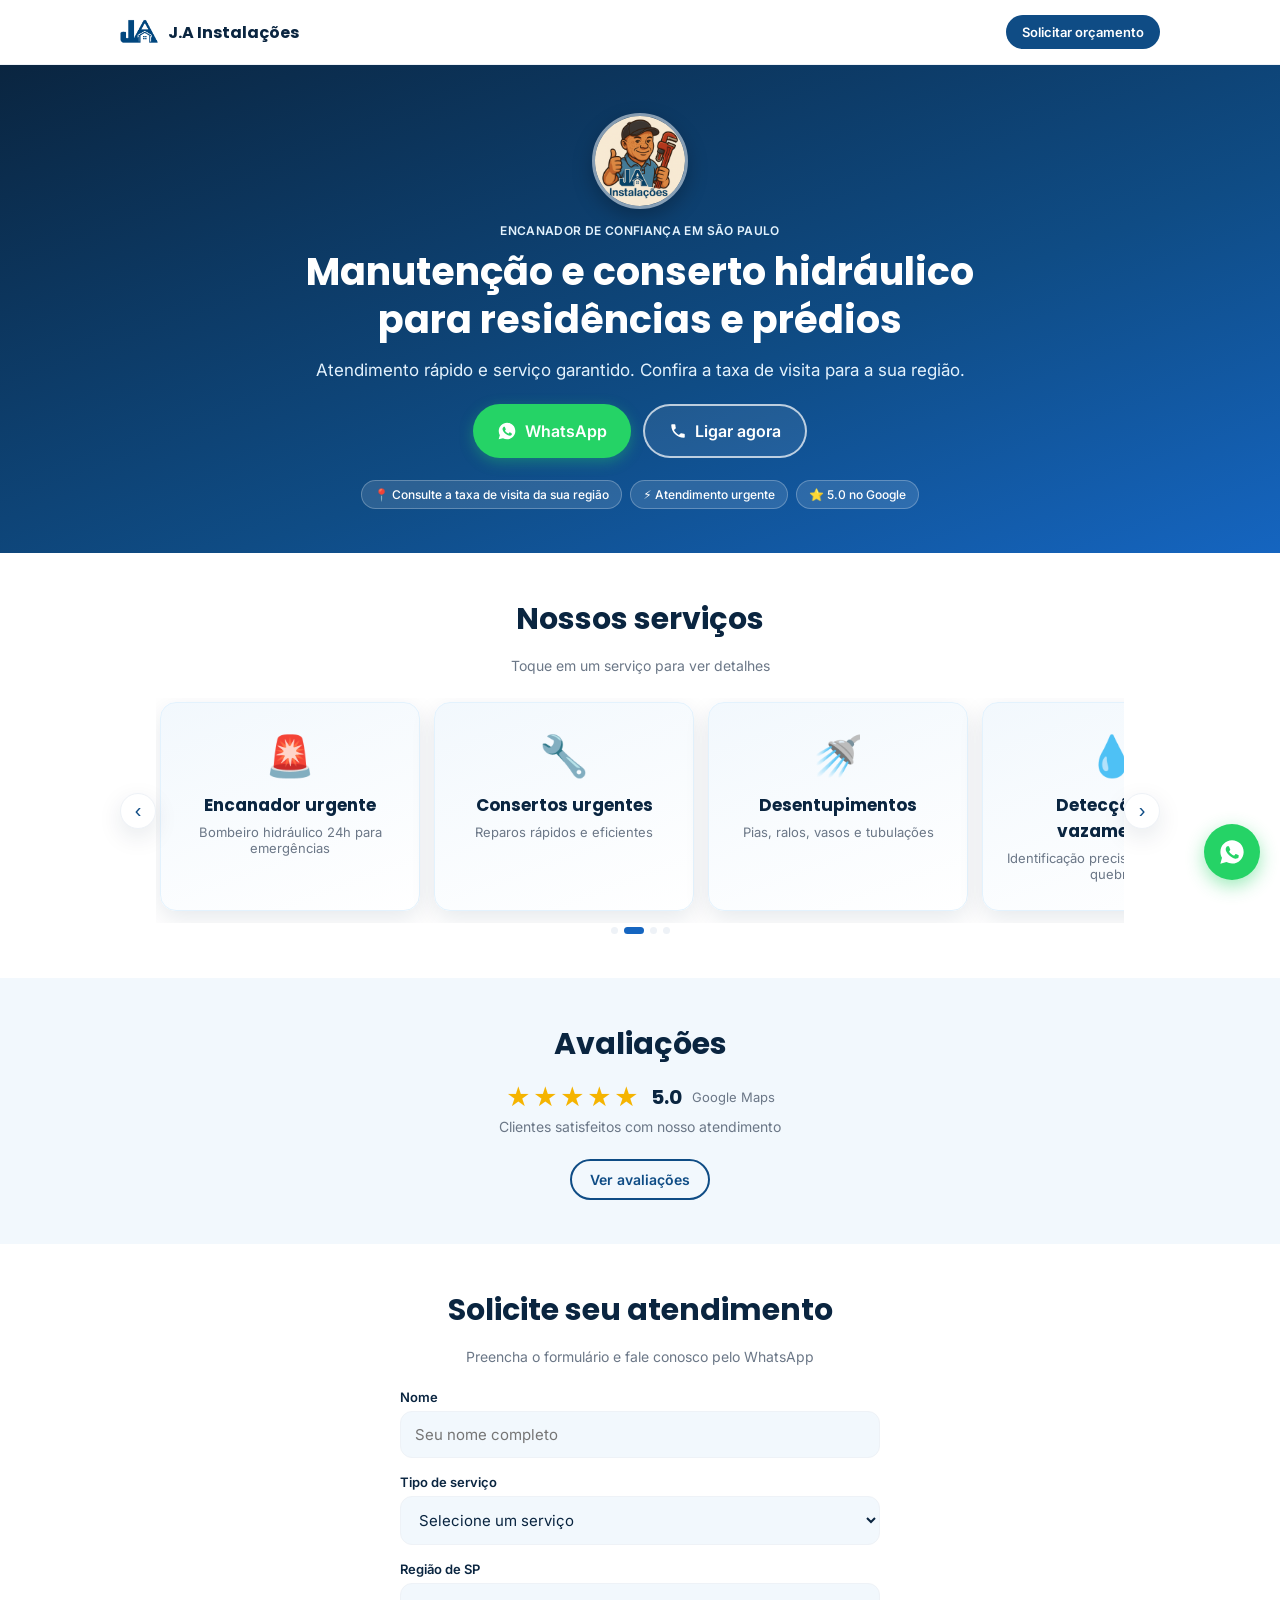
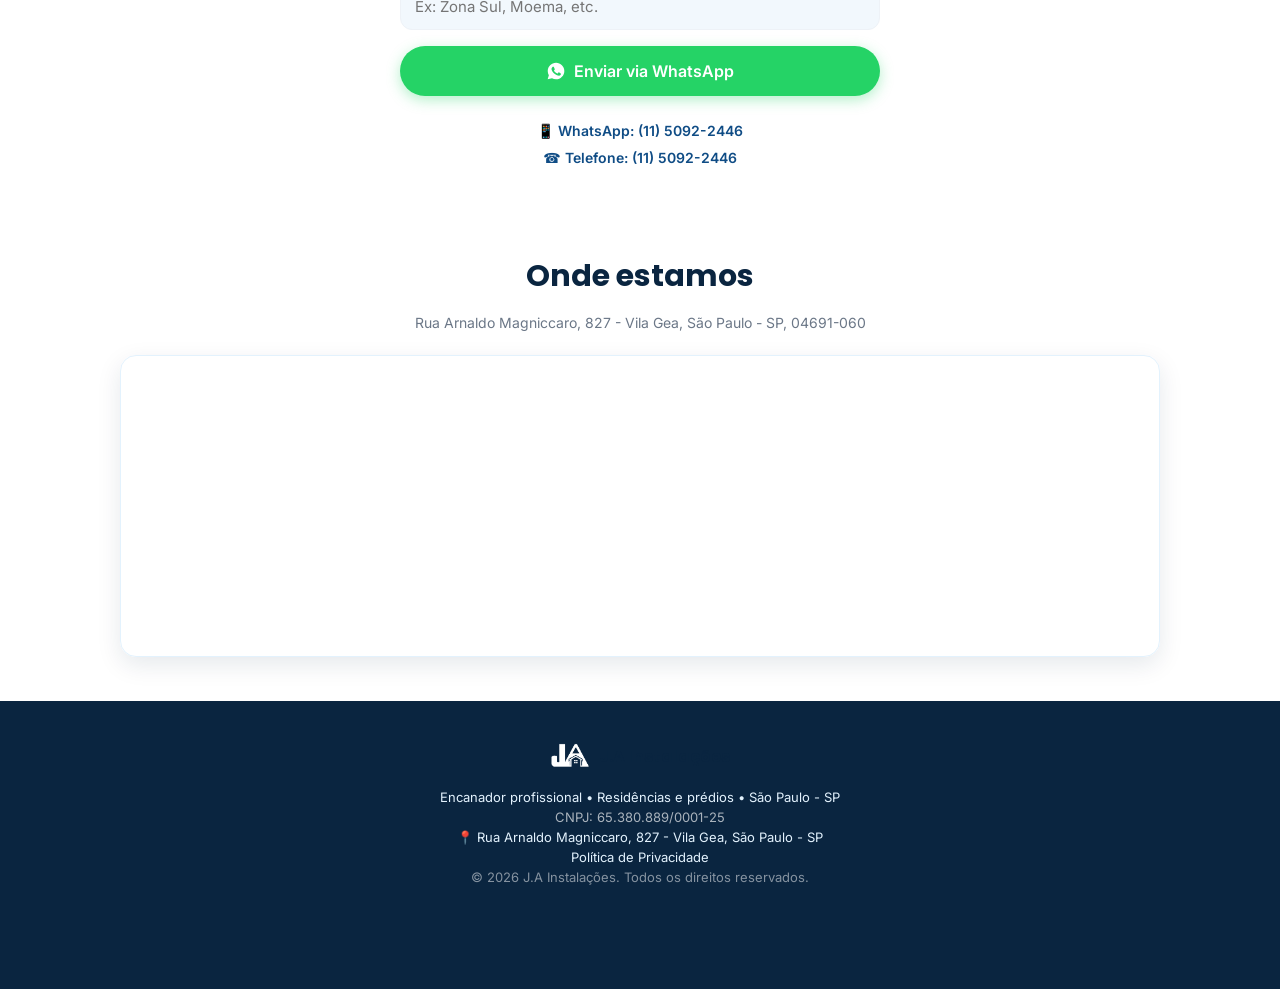
==== index.html @ b36c5523 "Adicionar SEO técnico: robots.txt, sitemap.xml, canonical e dados estruturados (LocalBusiness) Co-Au" ====
<!DOCTYPE html>
<html lang="pt-BR">
<head>
<meta charset="UTF-8">
<meta name="viewport" content="width=device-width, initial-scale=1.0">
<title>J.A Instalações | Encanador em São Paulo</title>
<meta name="description" content="J.A Instalações - Encanador profissional em São Paulo. Consertos urgentes, desentupimentos e detecção de vazamentos em residências e prédios. Atendimento via WhatsApp.">
<link rel="canonical" href="https://encanadorjalp.netlify.app/">
<link rel="icon" type="image/png" href="assets/logo.png">
<script type="application/ld+json">
{
  "@context": "https://schema.org",
  "@type": "Plumber",
  "name": "J.A Instalações",
  "image": "https://encanadorjalp.netlify.app/assets/logo.png",
  "telephone": "+551150922446",
  "priceRange": "$$",
  "url": "https://encanadorjalp.netlify.app/",
  "address": {
    "@type": "PostalAddress",
    "streetAddress": "Rua Arnaldo Magniccaro, 827",
    "addressLocality": "São Paulo",
    "addressRegion": "SP",
    "postalCode": "04691-060",
    "addressCountry": "BR"
  },
  "areaServed": "São Paulo, SP",
  "aggregateRating": {
    "@type": "AggregateRating",
    "ratingValue": "5.0",
    "reviewCount": "5"
  }
}
</script>
<link rel="preconnect" href="https://fonts.googleapis.com">
<link rel="preconnect" href="https://fonts.gstatic.com" crossorigin>
<link href="https://fonts.googleapis.com/css2?family=Poppins:wght@500;600;700;800&family=Inter:wght@400;500;600&display=swap" rel="stylesheet">
<link rel="stylesheet" href="styles.css">
<!-- Google Tag Manager -->
<script>(function(w,d,s,l,i){w[l]=w[l]||[];w[l].push({'gtm.start':
new Date().getTime(),event:'gtm.js'});var f=d.getElementsByTagName(s)[0],
j=d.createElement(s),dl=l!='dataLayer'?'&l='+l:'';j.async=true;j.src=
'https://www.googletagmanager.com/gtm.js?id='+i+dl;f.parentNode.insertBefore(j,f);
})(window,document,'script','dataLayer','GTM-M7ZGPMRT');</script>
<!-- End Google Tag Manager -->
</head>
<body>
<!-- Google Tag Manager (noscript) -->
<noscript><iframe src="https://www.googletagmanager.com/ns.html?id=GTM-M7ZGPMRT"
height="0" width="0" style="display:none;visibility:hidden"></iframe></noscript>
<!-- End Google Tag Manager (noscript) -->

<header class="site-header">
  <div class="container header-inner">
    <div class="logo">
      <img src="assets/logo.png" alt="J.A Instalações" class="logo-badge">
      <span class="logo-text">J.A Instalações</span>
    </div>
    <a href="#contato" class="btn btn-header">Solicitar orçamento</a>
  </div>
</header>

<section class="hero">
  <div class="container hero-inner">
    <img src="assets/avatar.png" alt="Encanador J.A Instalações" class="hero-avatar">
    <p class="eyebrow">Encanador de confiança em São Paulo</p>
    <h1>Manutenção e conserto hidráulico para residências e prédios</h1>
    <p class="hero-sub">Atendimento rápido e serviço garantido. Confira a taxa de visita para a sua região.</p>
    <div class="hero-actions">
      <a class="btn btn-primary btn-lg" href="https://wa.me/551150922446?text=Ol%C3%A1!%20Preciso%20de%20um%20encanador." target="_blank" rel="noopener">
        <svg viewBox="0 0 24 24" width="20" height="20" fill="currentColor" aria-hidden="true"><path d="M12.04 2c-5.5 0-9.96 4.46-9.96 9.96 0 1.76.46 3.48 1.34 5L2 22l5.2-1.36a9.94 9.94 0 0 0 4.84 1.23h.01c5.5 0 9.96-4.46 9.96-9.96S17.54 2 12.04 2zm5.83 14.24c-.24.68-1.4 1.3-1.93 1.38-.5.08-1.11.11-1.79-.11a15.7 15.7 0 0 1-1.6-.6c-2.82-1.22-4.65-4.06-4.79-4.25-.14-.19-1.15-1.53-1.15-2.92 0-1.39.73-2.07.99-2.35.26-.28.56-.35.75-.35h.55c.18 0 .42-.07.65.5.24.58.82 2 .89 2.14.07.14.12.31.02.5-.09.19-.14.31-.28.47-.14.16-.29.36-.42.48-.14.14-.28.29-.12.57.16.28.71 1.17 1.53 1.9 1.05.94 1.94 1.23 2.22 1.37.28.14.44.12.6-.07.16-.19.68-.79.86-1.06.18-.28.36-.23.6-.14.24.09 1.55.73 1.81.86.26.14.44.2.5.32.07.12.07.68-.17 1.36z"/></svg>
        WhatsApp
      </a>
      <a class="btn btn-outline btn-lg" href="tel:+551150922446">
        <svg viewBox="0 0 24 24" width="18" height="18" fill="currentColor" aria-hidden="true"><path d="M6.6 10.8c1.4 2.8 3.8 5.1 6.6 6.6l2.2-2.2c.3-.3.7-.4 1-.2 1.1.4 2.3.6 3.6.6.6 0 1 .4 1 1V20c0 .6-.4 1-1 1C10.6 21 3 13.4 3 4c0-.6.4-1 1-1h3.5c.6 0 1 .4 1 1 0 1.3.2 2.5.6 3.6.1.4 0 .8-.3 1.1l-2.2 2.1z"/></svg>
        Ligar agora
      </a>
    </div>
    <div class="hero-badges">
      <span class="badge">📍 Consulte a taxa de visita da sua região</span>
      <span class="badge">⚡ Atendimento urgente</span>
      <span class="badge">⭐ 5.0 no Google</span>
    </div>
  </div>
</section>

<section class="section services" id="servicos">
  <div class="container">
    <h2>Nossos serviços</h2>
    <p class="section-sub">Toque em um serviço para ver detalhes</p>

    <div class="carousel-wrap">
      <button class="car-nav car-prev" aria-label="Anterior">‹</button>
      <div class="carousel" id="carousel">
        <div class="card" data-service="0">
          <div class="card-icon">🚨</div>
          <h3>Encanador urgente</h3>
          <p>Bombeiro hidráulico 24h para emergências</p>
        </div>
        <div class="card" data-service="1">
          <div class="card-icon">🔧</div>
          <h3>Consertos urgentes</h3>
          <p>Reparos rápidos e eficientes</p>
        </div>
        <div class="card" data-service="2">
          <div class="card-icon">🚿</div>
          <h3>Desentupimentos</h3>
          <p>Pias, ralos, vasos e tubulações</p>
        </div>
        <div class="card" data-service="3">
          <div class="card-icon">💧</div>
          <h3>Detecção de vazamentos</h3>
          <p>Identificação precisa sem quebra-quebra</p>
        </div>
      </div>
      <button class="car-nav car-next" aria-label="Próximo">›</button>
    </div>
    <div class="dots" id="dots"></div>
  </div>
</section>

<div class="modal-overlay" id="modalOverlay">
  <div class="modal" role="dialog" aria-modal="true">
    <button class="modal-close" id="modalClose" aria-label="Fechar">×</button>
    <div class="modal-icon" id="modalIcon"></div>
    <h3 id="modalTitle"></h3>
    <p id="modalText"></p>
    <a class="btn btn-primary" id="modalCta" target="_blank" rel="noopener">Falar no WhatsApp</a>
  </div>
</div>

<section class="section reviews">
  <div class="container">
    <h2>Avaliações</h2>
    <div class="review-summary">
      <span class="stars">★★★★★</span>
      <span class="review-score">5.0</span>
      <span class="review-source">Google Maps</span>
    </div>
    <p class="section-sub">Clientes satisfeitos com nosso atendimento</p>
    <button class="btn btn-outline" id="openReviews">Ver avaliações</button>
  </div>
</section>

<div class="modal-overlay" id="reviewsOverlay">
  <div class="modal modal-reviews" role="dialog" aria-modal="true">
    <button class="modal-close" id="reviewsClose" aria-label="Fechar">×</button>
    <div class="review-summary">
      <span class="stars">★★★★★</span>
      <span class="review-score">5.0</span>
      <span class="review-source">Google Maps</span>
    </div>
    <div class="review-list">
      <div class="review-item">
        <p class="review-stars">★★★★★</p>
        <p class="review-text">O atendimento do caça vazamentos foi excelente! O técnico foi muito educado e profissional. Resolveu o problema, cobrou o acordado! Recomendo a empresa!</p>
        <p class="review-author">Pablo Mozer · Google</p>
      </div>
      <div class="review-item">
        <p class="review-stars">★★★★★</p>
        <p class="review-text">Atendimento rápido e prático, gostei muito e recomendo... o técnico é gente boa demais.</p>
        <p class="review-author">Luiz Carlos Gomes Silva · Google</p>
      </div>
      <div class="review-item">
        <p class="review-stars">★★★★★</p>
        <p class="review-text">Meu marceneiro furou o cano da água quente do meu prédio, tivemos que fechar todos os registros e meus encanadores não conseguiram achar ninguém. Recorri ao Google e a J.A prontamente me atendeu, em duas horas tinha resolvido o problema. Ótimo serviço.</p>
        <p class="review-author">Jose Ulisses de Almeida · Google</p>
      </div>
      <div class="review-item">
        <p class="review-stars">★★★★★</p>
        <p class="review-text">Vieram na mesma hora e foram extremamente educados desde o início, no atendimento telefônico quanto no presencial. Serviço limpo e eficiente. Valeu pelo valor cobrado. Mais do que recomendo.</p>
        <p class="review-author">Daniel Jones · Google</p>
      </div>
      <div class="review-item">
        <p class="review-stars">★★★★★</p>
        <p class="review-text">Uma ótima pessoa. Execução do serviço ótima. A empresa tem um ótimo ser humano.</p>
        <p class="review-author">Antonio Cunha · Google</p>
      </div>
    </div>
    <a class="btn btn-primary btn-lg btn-block" href="https://wa.me/551150922446?text=Ol%C3%A1!%20Vi%20as%20avalia%C3%A7%C3%B5es%20e%20gostaria%20de%20solicitar%20um%20atendimento." target="_blank" rel="noopener" id="reviewsCta">Falar no WhatsApp</a>
    <a class="review-external-link" href="https://share.google/j6rluZMPSI7rXktm3" target="_blank" rel="noopener">Ver todas as avaliações no Google Maps ↗</a>
  </div>
</div>

<section class="section contact" id="contato">
  <div class="container">
    <h2>Solicite seu atendimento</h2>
    <p class="section-sub">Preencha o formulário e fale conosco pelo WhatsApp</p>

    <form id="contactForm" class="form">
      <label>
        Nome
        <input type="text" id="fname" name="fname" required placeholder="Seu nome completo">
      </label>
      <label>
        Tipo de serviço
        <select id="fservice" name="fservice" required>
          <option value="" disabled selected>Selecione um serviço</option>
          <option value="Encanador urgente">Encanador urgente</option>
          <option value="Consertos urgentes">Consertos urgentes</option>
          <option value="Desentupimento">Desentupimento</option>
          <option value="Detecção de vazamentos">Detecção de vazamentos</option>
          <option value="Outro">Outro</option>
        </select>
      </label>
      <label>
        Região de SP
        <input type="text" id="fregion" name="fregion" required placeholder="Ex: Zona Sul, Moema, etc.">
      </label>
      <button type="submit" class="btn btn-primary btn-lg btn-block">
        <svg viewBox="0 0 24 24" width="20" height="20" fill="currentColor" aria-hidden="true"><path d="M12.04 2c-5.5 0-9.96 4.46-9.96 9.96 0 1.76.46 3.48 1.34 5L2 22l5.2-1.36a9.94 9.94 0 0 0 4.84 1.23h.01c5.5 0 9.96-4.46 9.96-9.96S17.54 2 12.04 2zm5.83 14.24c-.24.68-1.4 1.3-1.93 1.38-.5.08-1.11.11-1.79-.11a15.7 15.7 0 0 1-1.6-.6c-2.82-1.22-4.65-4.06-4.79-4.25-.14-.19-1.15-1.53-1.15-2.92 0-1.39.73-2.07.99-2.35.26-.28.56-.35.75-.35h.55c.18 0 .42-.07.65.5.24.58.82 2 .89 2.14.07.14.12.31.02.5-.09.19-.14.31-.28.47-.14.16-.29.36-.42.48-.14.14-.28.29-.12.57.16.28.71 1.17 1.53 1.9 1.05.94 1.94 1.23 2.22 1.37.28.14.44.12.6-.07.16-.19.68-.79.86-1.06.18-.28.36-.23.6-.14.24.09 1.55.73 1.81.86.26.14.44.2.5.32.07.12.07.68-.17 1.36z"/></svg>
        Enviar via WhatsApp
      </button>
    </form>

    <div class="direct-contacts">
      <a href="https://wa.me/551150922446" target="_blank" rel="noopener">📱 WhatsApp: (11) 5092-2446</a>
      <a href="tel:+551150922446">☎️ Telefone: (11) 5092-2446</a>
    </div>
  </div>
</section>

<section class="section location">
  <div class="container">
    <h2>Onde estamos</h2>
    <p class="section-sub">Rua Arnaldo Magniccaro, 827 - Vila Gea, São Paulo - SP, 04691-060</p>
    <div class="map-embed">
      <iframe
        src="https://maps.google.com/maps?q=Rua+Arnaldo+Magniccaro,+827+-+Vila+Gea,+S%C3%A3o+Paulo+-+SP,+04691-060&output=embed"
        width="100%"
        height="300"
        style="border:0;"
        allowfullscreen=""
        loading="lazy"
        referrerpolicy="no-referrer-when-downgrade"
        title="Localização J.A Instalações no Google Maps">
      </iframe>
    </div>
  </div>
</section>

<footer class="site-footer">
  <div class="container">
    <div class="logo footer-logo">
      <img src="assets/logo.png" alt="J.A Instalações" class="logo-badge">
      <span class="logo-text">J.A Instalações</span>
    </div>
    <p>Encanador profissional • Residências e prédios • São Paulo - SP</p>
    <p class="footer-meta">CNPJ: 65.380.889/0001-25</p>
    <p class="footer-meta">
      <a href="https://www.google.com/maps/search/?api=1&query=Rua+Arnaldo+Magniccaro,+827+-+Vila+Gea,+S%C3%A3o+Paulo+-+SP,+04691-060" target="_blank" rel="noopener">📍 Rua Arnaldo Magniccaro, 827 - Vila Gea, São Paulo - SP</a>
    </p>
    <p class="footer-meta">
      <a href="privacidade.html">Política de Privacidade</a>
    </p>
    <p class="footer-copy">© <span id="year"></span> J.A Instalações. Todos os direitos reservados.</p>
  </div>
</footer>

<a class="fab-whatsapp" href="https://wa.me/551150922446?text=Ol%C3%A1!%20Preciso%20de%20um%20encanador." target="_blank" rel="noopener" aria-label="Falar no WhatsApp">
  <svg viewBox="0 0 24 24" width="28" height="28" fill="currentColor" aria-hidden="true"><path d="M12.04 2c-5.5 0-9.96 4.46-9.96 9.96 0 1.76.46 3.48 1.34 5L2 22l5.2-1.36a9.94 9.94 0 0 0 4.84 1.23h.01c5.5 0 9.96-4.46 9.96-9.96S17.54 2 12.04 2zm5.83 14.24c-.24.68-1.4 1.3-1.93 1.38-.5.08-1.11.11-1.79-.11a15.7 15.7 0 0 1-1.6-.6c-2.82-1.22-4.65-4.06-4.79-4.25-.14-.19-1.15-1.53-1.15-2.92 0-1.39.73-2.07.99-2.35.26-.28.56-.35.75-.35h.55c.18 0 .42-.07.65.5.24.58.82 2 .89 2.14.07.14.12.31.02.5-.09.19-.14.31-.28.47-.14.16-.29.36-.42.48-.14.14-.28.29-.12.57.16.28.71 1.17 1.53 1.9 1.05.94 1.94 1.23 2.22 1.37.28.14.44.12.6-.07.16-.19.68-.79.86-1.06.18-.28.36-.23.6-.14.24.09 1.55.73 1.81.86.26.14.44.2.5.32.07.12.07.68-.17 1.36z"/></svg>
</a>

<script src="script.js"></script>
</body>
</html>
---- styles.css ----
:root {
  --blue-900: #0a2540;
  --blue-800: #0d3866;
  --blue-700: #0f4c85;
  --blue-600: #1565c0;
  --blue-500: #1e88e5;
  --blue-100: #e3f2fd;
  --blue-50: #f2f8fd;
  --white: #ffffff;
  --gray-700: #445267;
  --gray-500: #6b7787;
  --gray-100: #eef2f7;
  --green: #25d366;
  --green-dark: #1ebd59;
  --radius: 16px;
  --shadow: 0 8px 24px rgba(10, 37, 64, 0.10);
  --font-head: 'Poppins', system-ui, sans-serif;
  --font-body: 'Inter', system-ui, sans-serif;
}

* { box-sizing: border-box; }
html { scroll-behavior: smooth; }

body {
  margin: 0;
  font-family: var(--font-body);
  color: var(--blue-900);
  background: var(--white);
  -webkit-font-smoothing: antialiased;
}

h1, h2, h3 { font-family: var(--font-head); margin: 0 0 0.5em; color: var(--blue-900); }

.container {
  max-width: 1080px;
  margin: 0 auto;
  padding: 0 20px;
}

/* Header */
.site-header {
  position: sticky;
  top: 0;
  z-index: 50;
  background: var(--white);
  border-bottom: 1px solid var(--gray-100);
}
.header-inner {
  display: flex;
  align-items: center;
  justify-content: space-between;
  height: 64px;
}
.logo { display: flex; align-items: center; gap: 10px; }
.logo-badge {
  width: 38px; height: 38px;
  object-fit: contain;
}
.logo-text { font-family: var(--font-head); font-weight: 700; font-size: 16px; color: var(--blue-900); }
.footer-logo .logo-badge { filter: brightness(0) invert(1); }

.btn {
  display: inline-flex;
  align-items: center;
  justify-content: center;
  gap: 8px;
  padding: 10px 18px;
  border-radius: 999px;
  font-weight: 600;
  font-size: 14px;
  text-decoration: none;
  border: none;
  cursor: pointer;
  transition: transform .15s ease, box-shadow .15s ease, opacity .15s ease;
  font-family: var(--font-body);
}
.btn:active { transform: scale(0.97); }
.btn-header { background: var(--blue-700); color: #fff; padding: 9px 16px; font-size: 13px; }
.btn-primary { background: var(--green); color: #fff; box-shadow: 0 4px 14px rgba(37,211,102,0.35); }
.btn-primary:hover { background: var(--green-dark); }
.btn-outline { background: transparent; color: var(--blue-700); border: 2px solid var(--blue-700); }
.btn-lg { padding: 15px 24px; font-size: 16px; }
.btn-block { width: 100%; }

/* Hero */
.hero {
  background: linear-gradient(160deg, var(--blue-900) 0%, var(--blue-700) 60%, var(--blue-600) 100%);
  color: #fff;
  padding: 48px 0 44px;
}
.hero-inner { text-align: center; }
.hero-avatar {
  width: 96px;
  height: 96px;
  border-radius: 50%;
  border: 3px solid rgba(255,255,255,0.5);
  object-fit: cover;
  margin: 0 auto 14px;
  display: block;
  box-shadow: 0 8px 20px rgba(0,0,0,0.25);
}
.eyebrow {
  color: var(--blue-100);
  font-weight: 600;
  letter-spacing: 0.03em;
  text-transform: uppercase;
  font-size: 12px;
  margin-bottom: 10px;
}
.hero h1 {
  color: #fff;
  font-size: 28px;
  line-height: 1.25;
  margin-bottom: 12px;
}
.hero-sub {
  color: var(--blue-100);
  font-size: 15px;
  margin-bottom: 24px;
}
.hero-actions {
  display: flex;
  flex-direction: column;
  gap: 12px;
  max-width: 320px;
  margin: 0 auto;
}
.hero .btn-outline {
  background: rgba(255,255,255,0.08);
  color: #fff;
  border: 2px solid rgba(255,255,255,0.7);
}
.hero .btn-outline:hover { background: rgba(255,255,255,0.16); }
.hero-badges {
  display: flex;
  flex-wrap: wrap;
  gap: 8px;
  justify-content: center;
  margin-top: 22px;
}
.badge {
  background: rgba(255,255,255,0.12);
  border: 1px solid rgba(255,255,255,0.25);
  color: #fff;
  padding: 6px 12px;
  border-radius: 999px;
  font-size: 12px;
  font-weight: 500;
}

/* Sections */
.section { padding: 44px 0; }
.section h2 {
  text-align: center;
  font-size: 24px;
}
.section-sub {
  text-align: center;
  color: var(--gray-500);
  font-size: 14px;
  margin: 0 0 24px;
}

/* Carousel */
.carousel-wrap {
  position: relative;
  display: flex;
  align-items: center;
}
.carousel {
  display: flex;
  overflow-x: auto;
  scroll-snap-type: x mandatory;
  gap: 14px;
  padding: 4px 4px 12px;
  scrollbar-width: none;
}
.carousel::-webkit-scrollbar { display: none; }
.card {
  flex: 0 0 78%;
  scroll-snap-align: center;
  background: linear-gradient(160deg, var(--blue-50), var(--white));
  border: 1px solid var(--blue-100);
  border-radius: var(--radius);
  padding: 28px 20px;
  text-align: center;
  box-shadow: var(--shadow);
  cursor: pointer;
  transition: transform .2s ease, box-shadow .2s ease;
  user-select: none;
}
.card:active { transform: scale(0.98); }
.card-icon { font-size: 40px; margin-bottom: 12px; }
.card h3 { font-size: 17px; margin-bottom: 6px; }
.card p { font-size: 13px; color: var(--gray-500); margin: 0; }

.car-nav {
  display: none;
  background: var(--white);
  border: 1px solid var(--gray-100);
  box-shadow: var(--shadow);
  width: 36px; height: 36px;
  border-radius: 50%;
  align-items: center;
  justify-content: center;
  font-size: 20px;
  color: var(--blue-700);
  cursor: pointer;
  flex-shrink: 0;
  z-index: 2;
}

.dots {
  display: flex;
  justify-content: center;
  gap: 6px;
  margin-top: 4px;
}
.dot {
  width: 7px; height: 7px;
  border-radius: 50%;
  background: var(--gray-100);
  transition: background .2s ease, width .2s ease;
}
.dot.active { background: var(--blue-600); width: 20px; border-radius: 4px; }

/* Modal */
.modal-overlay {
  position: fixed;
  inset: 0;
  background: rgba(10, 37, 64, 0.55);
  display: none;
  align-items: flex-end;
  justify-content: center;
  z-index: 100;
  padding: 0;
}
.modal-overlay.open { display: flex; }
.modal {
  background: #fff;
  width: 100%;
  max-width: 480px;
  border-radius: 20px 20px 0 0;
  padding: 28px 24px 32px;
  position: relative;
  text-align: center;
  animation: slideUp .25s ease;
}
@media (min-width: 640px) {
  .modal-overlay { align-items: center; }
  .modal { border-radius: 20px; }
}
@keyframes slideUp { from { transform: translateY(30px); opacity: 0; } to { transform: translateY(0); opacity: 1; } }
.modal-icon { font-size: 46px; margin-bottom: 10px; }
.modal h3 { font-size: 20px; }
.modal p { color: var(--gray-700); font-size: 14px; line-height: 1.6; margin-bottom: 22px; }
.modal-close {
  position: absolute;
  top: 12px; right: 14px;
  background: var(--gray-100);
  border: none;
  width: 32px; height: 32px;
  border-radius: 50%;
  font-size: 18px;
  color: var(--gray-700);
  cursor: pointer;
}

/* Reviews */
.reviews { background: var(--blue-50); text-align: center; }
.review-summary {
  display: flex;
  align-items: center;
  justify-content: center;
  gap: 10px;
  margin-bottom: 6px;
}
.stars { color: #f5b400; font-size: 24px; letter-spacing: 2px; }
.review-score { font-family: var(--font-head); font-weight: 700; font-size: 20px; }
.review-source { color: var(--gray-500); font-size: 13px; }

.modal-reviews { max-width: 480px; text-align: left; }
.modal-reviews .review-summary { justify-content: center; margin-bottom: 18px; }
.review-list {
  display: flex;
  flex-direction: column;
  gap: 14px;
  margin-bottom: 20px;
  max-height: 46vh;
  overflow-y: auto;
}
.review-item {
  background: var(--blue-50);
  border: 1px solid var(--blue-100);
  border-radius: 12px;
  padding: 14px 16px;
}
.review-stars { color: #f5b400; font-size: 14px; margin: 0 0 6px; letter-spacing: 1px; }
.review-text { font-size: 14px; color: var(--gray-700); margin: 0 0 6px; line-height: 1.5; }
.review-author { font-size: 12px; color: var(--gray-500); margin: 0; font-weight: 600; }
.review-external-link {
  display: block;
  text-align: center;
  margin-top: 14px;
  font-size: 13px;
  color: var(--blue-700);
  text-decoration: none;
}

/* Form */
.form {
  display: flex;
  flex-direction: column;
  gap: 16px;
  max-width: 480px;
  margin: 0 auto;
}
.form label {
  display: flex;
  flex-direction: column;
  gap: 6px;
  font-size: 13px;
  font-weight: 600;
  color: var(--blue-900);
  text-align: left;
}
.form input, .form select {
  padding: 13px 14px;
  border-radius: 12px;
  border: 1.5px solid var(--gray-100);
  background: var(--blue-50);
  font-size: 15px;
  font-family: var(--font-body);
  color: var(--blue-900);
  outline: none;
  transition: border-color .15s ease;
}
.form input:focus, .form select:focus { border-color: var(--blue-500); }

.direct-contacts {
  display: flex;
  flex-direction: column;
  gap: 10px;
  align-items: center;
  margin-top: 26px;
  max-width: 480px;
  margin-left: auto;
  margin-right: auto;
}
.direct-contacts a {
  color: var(--blue-700);
  text-decoration: none;
  font-weight: 600;
  font-size: 14px;
}

/* Map */
.map-embed {
  border-radius: var(--radius);
  overflow: hidden;
  box-shadow: var(--shadow);
  border: 1px solid var(--blue-100);
}
.map-embed iframe { display: block; }

/* Footer */
.site-footer {
  background: var(--blue-900);
  color: var(--blue-100);
  text-align: center;
  padding: 36px 0 100px;
}
.footer-logo { justify-content: center; margin-bottom: 14px; }
.site-footer p { margin: 4px 0; font-size: 13px; }
.footer-meta { color: rgba(255,255,255,0.65); }
.footer-meta a { color: var(--blue-100); text-decoration: none; }
.footer-copy { margin-top: 14px; font-size: 12px; color: rgba(255,255,255,0.5); }

/* Floating WhatsApp button */
.fab-whatsapp {
  position: fixed;
  bottom: 20px;
  right: 20px;
  width: 56px; height: 56px;
  background: var(--green);
  color: #fff;
  border-radius: 50%;
  display: flex;
  align-items: center;
  justify-content: center;
  box-shadow: 0 6px 18px rgba(37,211,102,0.45);
  z-index: 40;
  text-decoration: none;
}

/* Legal pages */
.legal-content {
  max-width: 720px;
  margin: 0 auto;
  padding-bottom: 20px;
}
.legal-content h1 { font-size: 26px; margin-bottom: 4px; }
.legal-updated { color: var(--gray-500); font-size: 13px; margin-bottom: 24px; }
.legal-content h2 { font-size: 18px; margin-top: 30px; }
.legal-content p, .legal-content li { color: var(--gray-700); font-size: 14px; line-height: 1.7; }
.legal-content ul { padding-left: 20px; margin: 10px 0; }
.legal-content a { color: var(--blue-700); }

/* Desktop refinements */
@media (min-width: 720px) {
  .hero h1 { font-size: 38px; max-width: 700px; margin-left: auto; margin-right: auto; }
  .hero-sub { font-size: 17px; }
  .hero-actions { flex-direction: row; max-width: none; justify-content: center; }
  .card { flex: 0 0 260px; }
  .car-nav { display: flex; }
  .section h2 { font-size: 30px; }
}
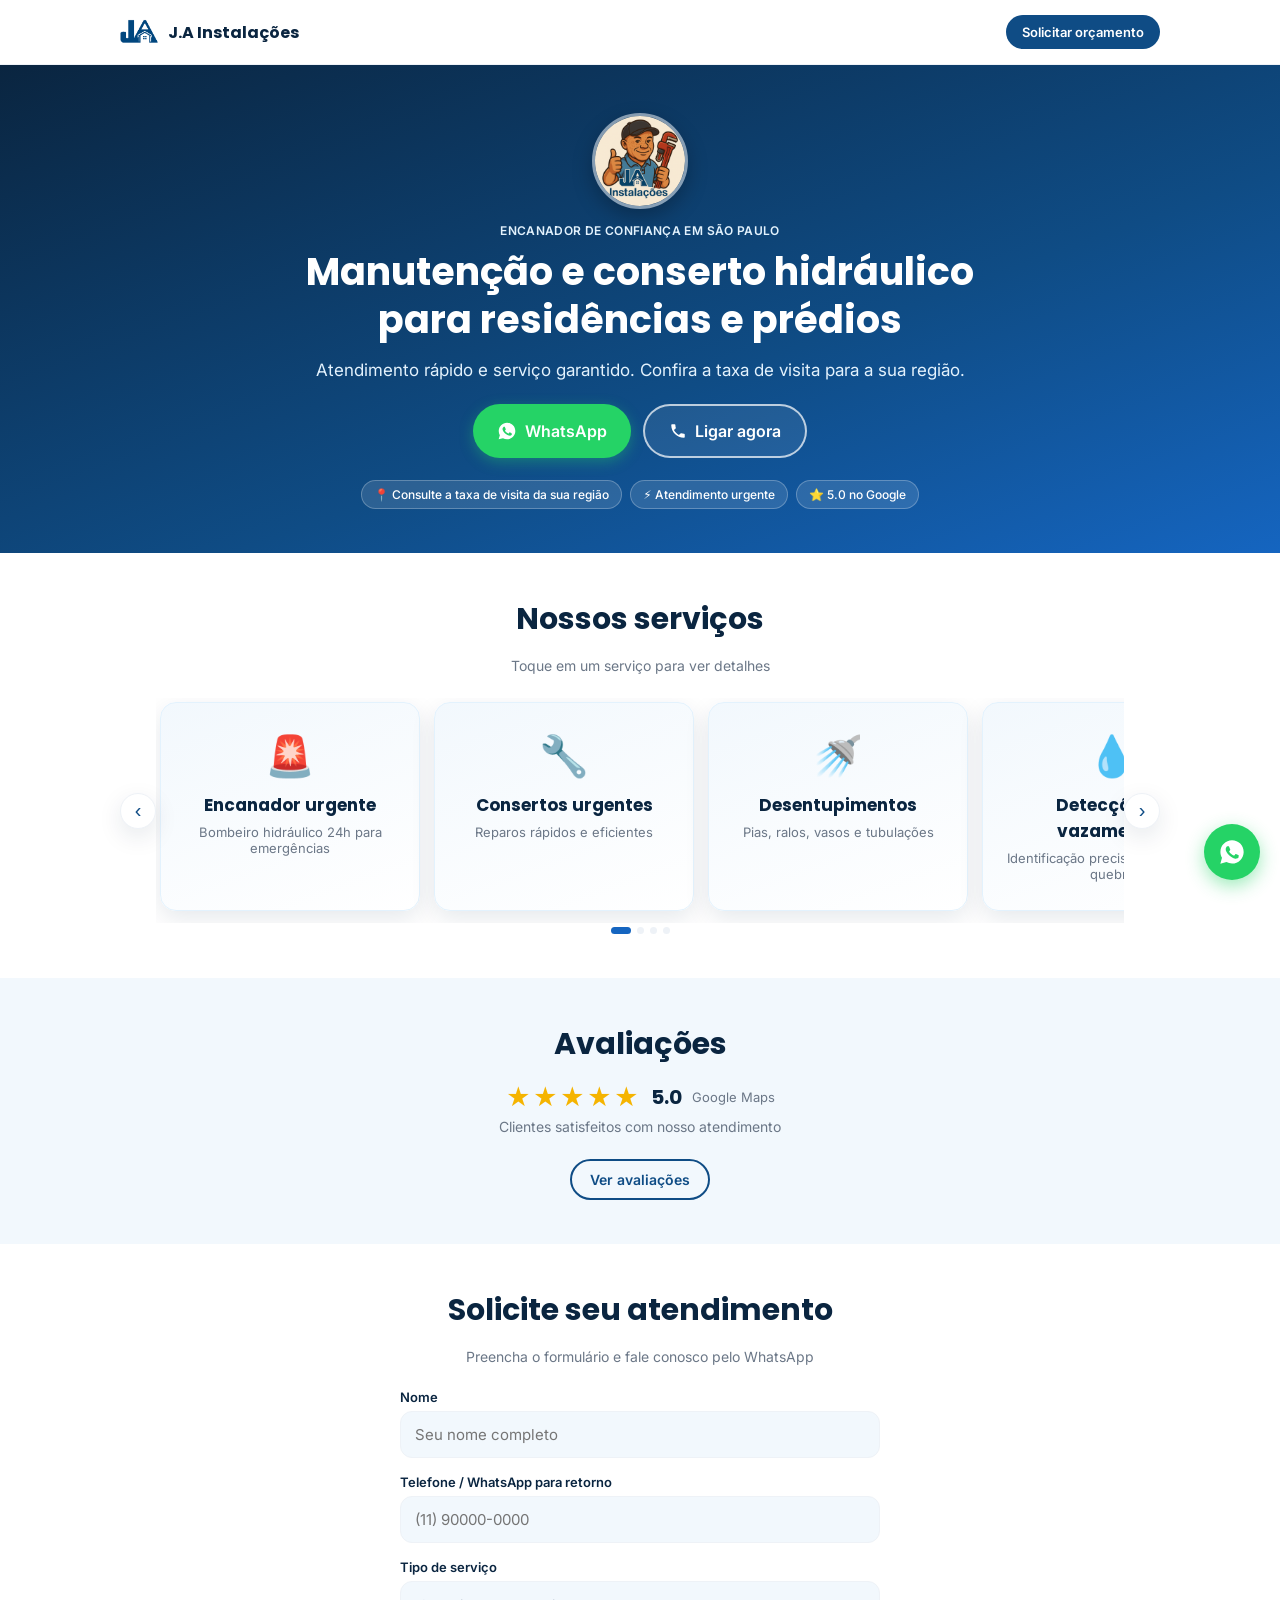
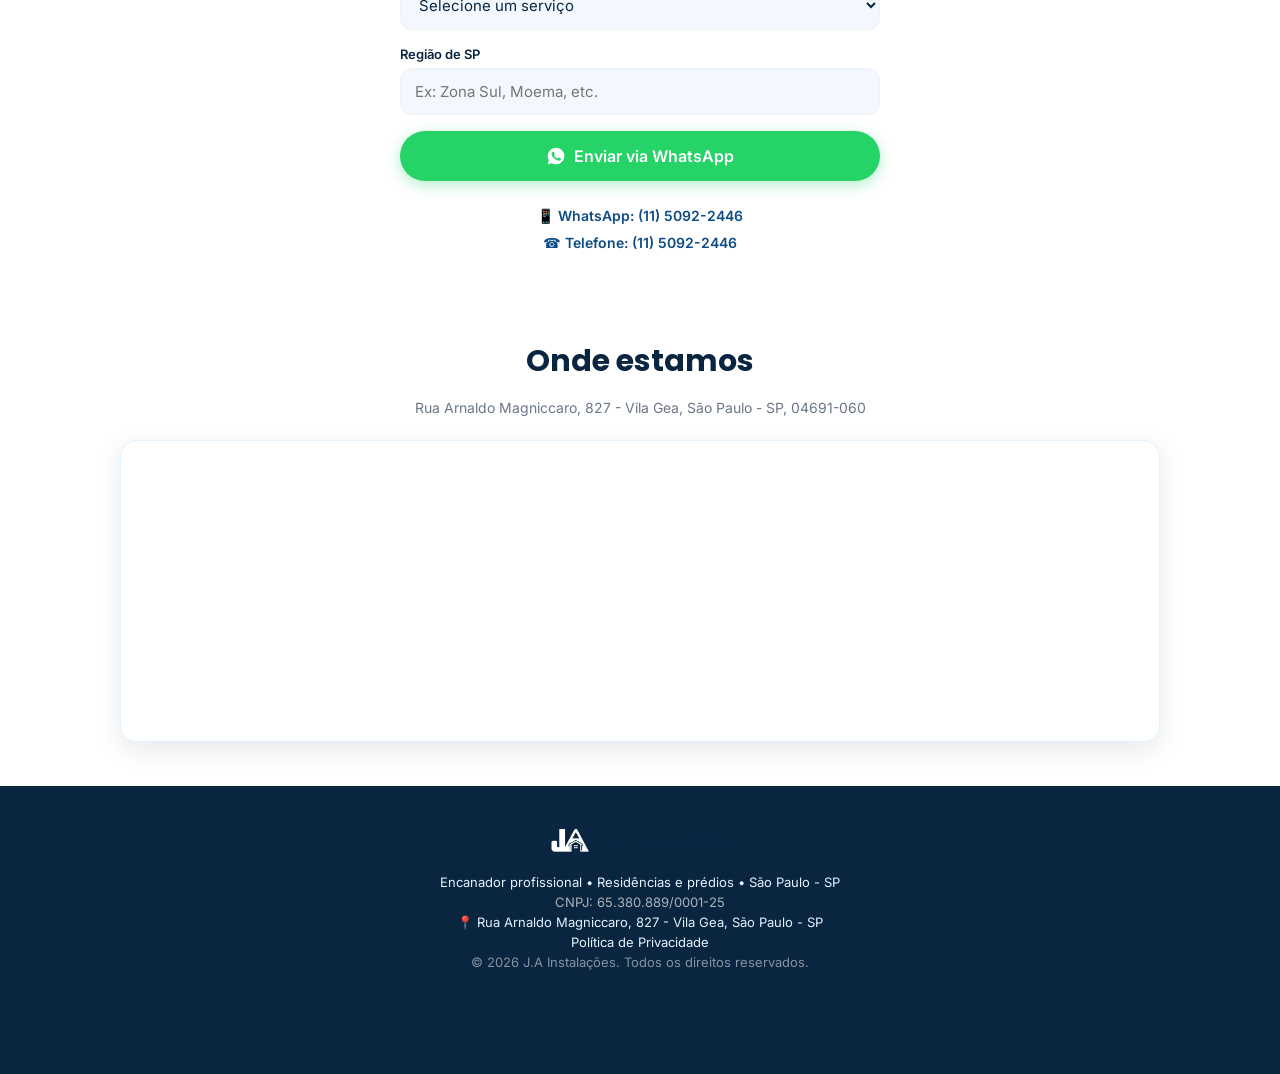
==== commit 11c2b961: "Adicionar Netlify Forms para captura de leads (nome e telefone) com retorno rápido Co-Authored-By: C" ====
--- a/index.html
+++ b/index.html
@@ -187,10 +187,16 @@
     <h2>Solicite seu atendimento</h2>
     <p class="section-sub">Preencha o formulário e fale conosco pelo WhatsApp</p>
 
-    <form id="contactForm" class="form">
+    <form id="contactForm" class="form" name="contato" method="POST" data-netlify="true" netlify-honeypot="bot-field">
+      <input type="hidden" name="form-name" value="contato">
+      <p class="hp-field"><label>Não preencher: <input name="bot-field"></label></p>
       <label>
         Nome
         <input type="text" id="fname" name="fname" required placeholder="Seu nome completo">
+      </label>
+      <label>
+        Telefone / WhatsApp para retorno
+        <input type="tel" id="fphone" name="fphone" required placeholder="(11) 90000-0000">
       </label>
       <label>
         Tipo de serviço
--- a/styles.css
+++ b/styles.css
@@ -315,6 +315,8 @@
   max-width: 480px;
   margin: 0 auto;
 }
+.hp-field { display: none; }
+
 .form label {
   display: flex;
   flex-direction: column;
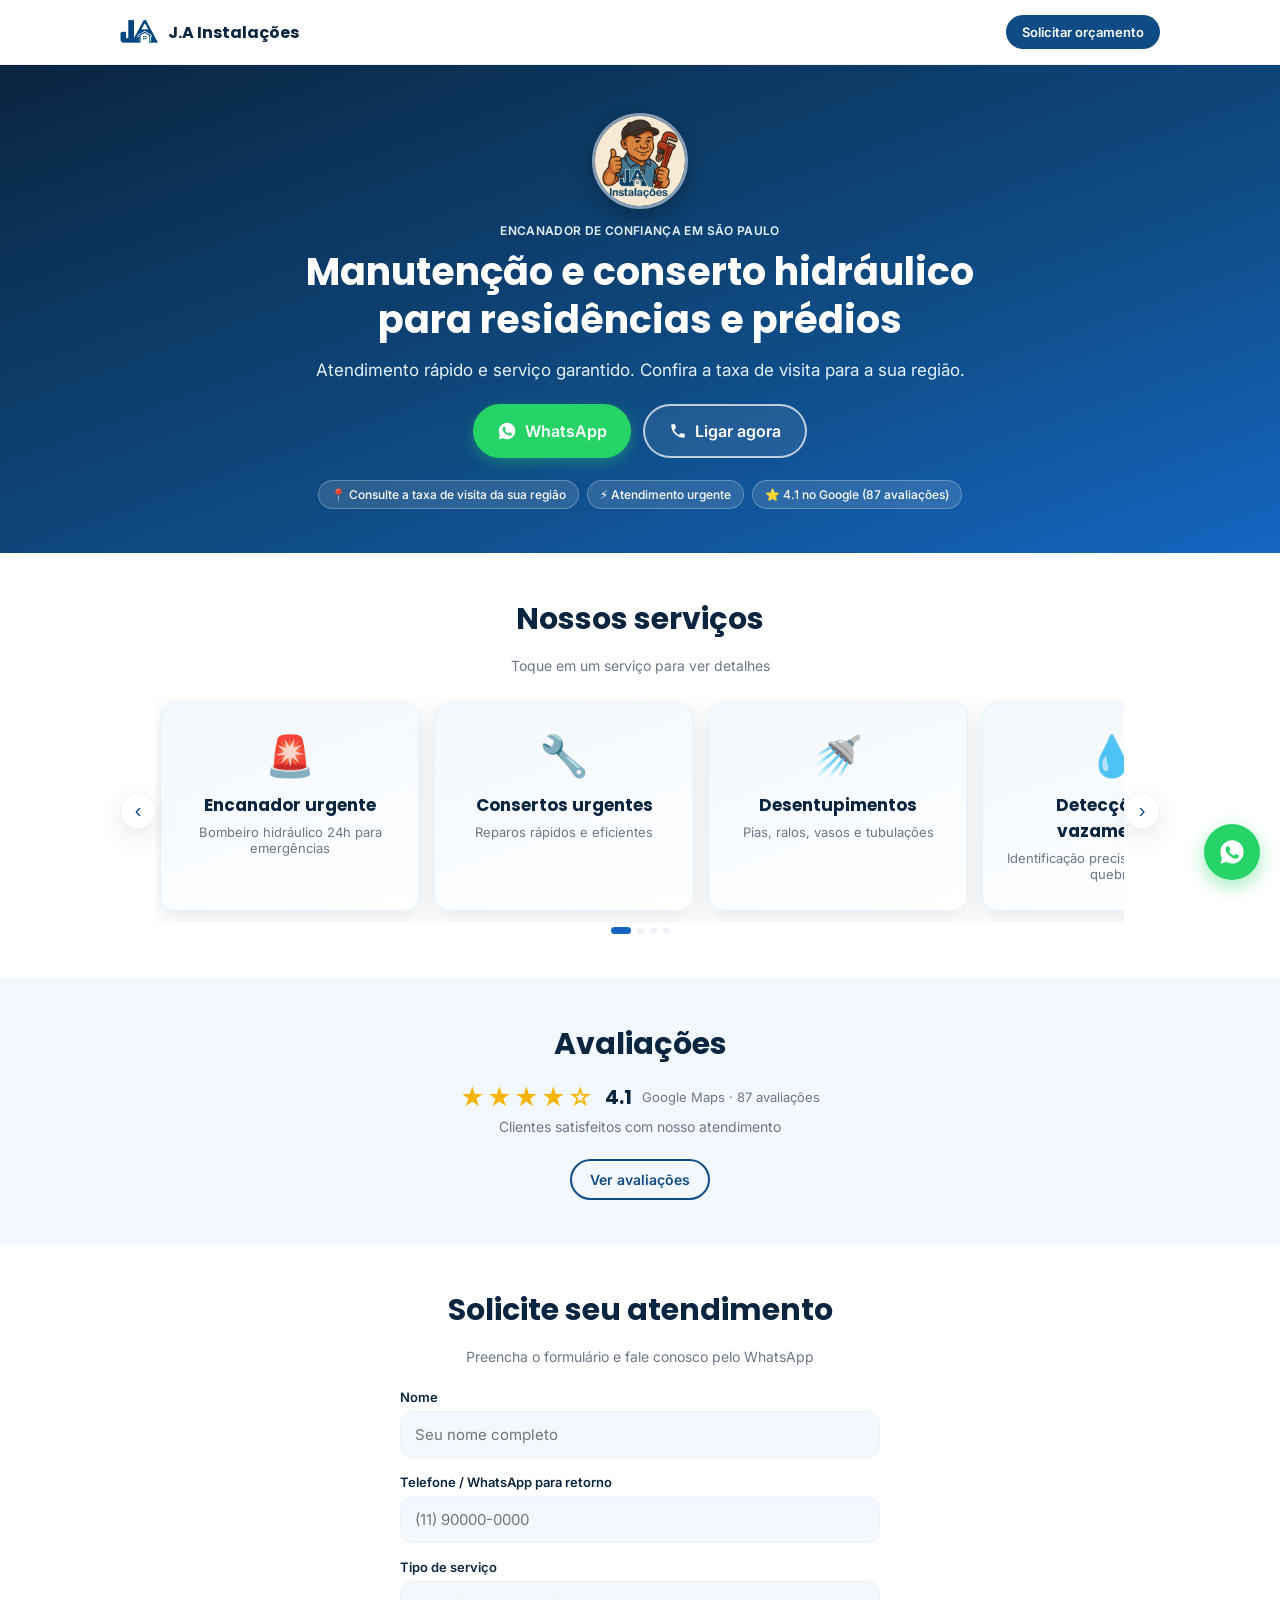
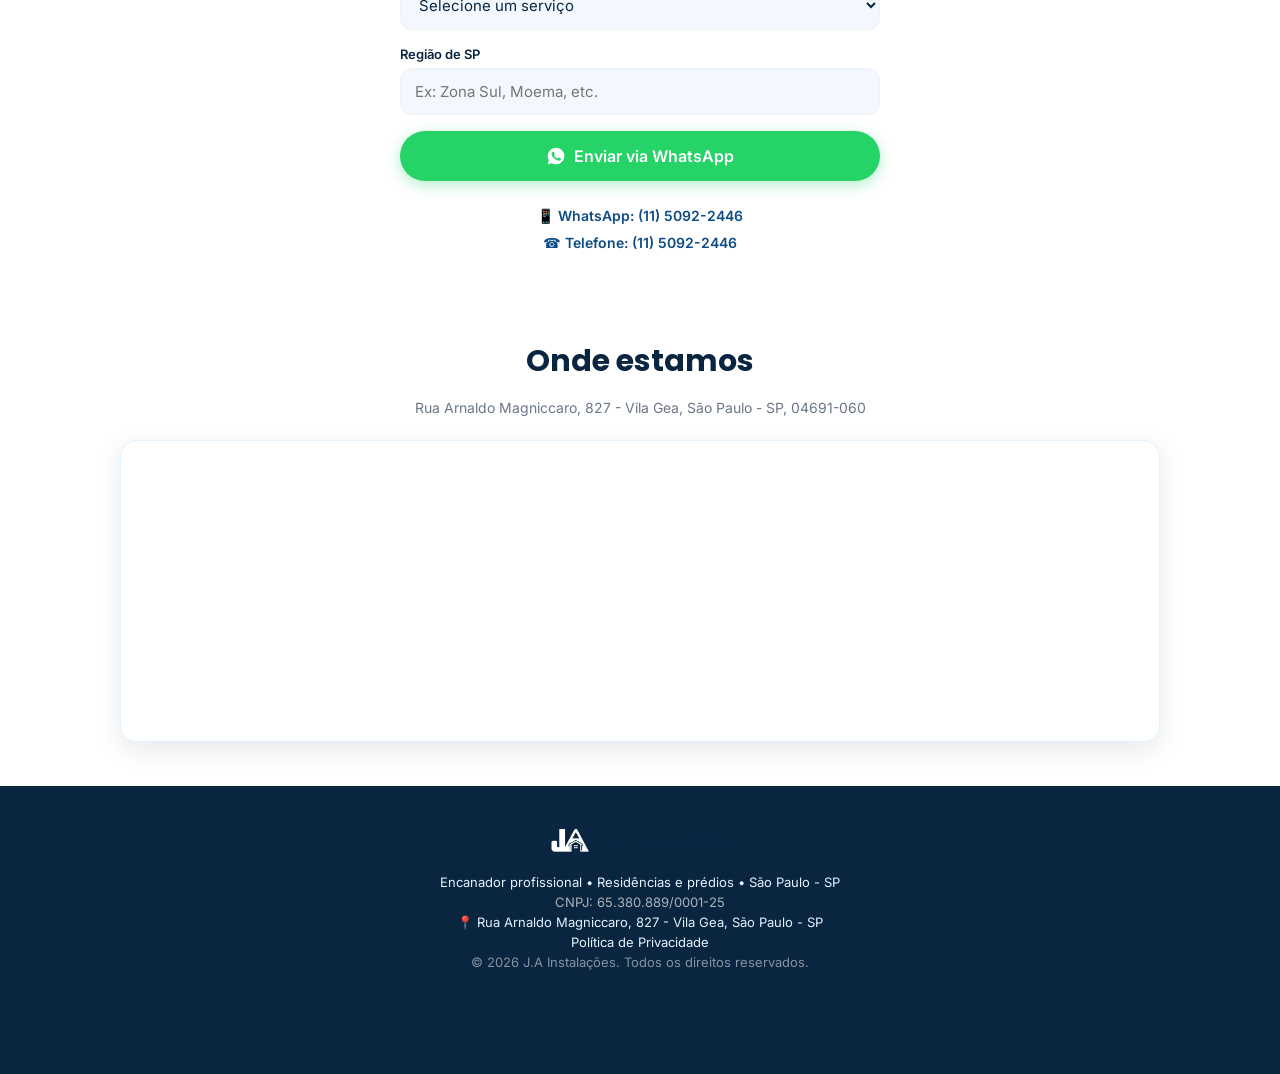
==== commit 6558d327: "Corrigir nota do Google para o valor real (4.1, 87 avaliações) Co-Authored-By: Claude Sonnet 5 <nore" ====
--- a/index.html
+++ b/index.html
@@ -27,8 +27,8 @@
   "areaServed": "São Paulo, SP",
   "aggregateRating": {
     "@type": "AggregateRating",
-    "ratingValue": "5.0",
-    "reviewCount": "5"
+    "ratingValue": "4.1",
+    "reviewCount": "87"
   }
 }
 </script>
@@ -79,7 +79,7 @@
     <div class="hero-badges">
       <span class="badge">📍 Consulte a taxa de visita da sua região</span>
       <span class="badge">⚡ Atendimento urgente</span>
-      <span class="badge">⭐ 5.0 no Google</span>
+      <span class="badge">⭐ 4.1 no Google (87 avaliações)</span>
     </div>
   </div>
 </section>
@@ -133,9 +133,9 @@
   <div class="container">
     <h2>Avaliações</h2>
     <div class="review-summary">
-      <span class="stars">★★★★★</span>
-      <span class="review-score">5.0</span>
-      <span class="review-source">Google Maps</span>
+      <span class="stars">★★★★☆</span>
+      <span class="review-score">4.1</span>
+      <span class="review-source">Google Maps · 87 avaliações</span>
     </div>
     <p class="section-sub">Clientes satisfeitos com nosso atendimento</p>
     <button class="btn btn-outline" id="openReviews">Ver avaliações</button>
@@ -146,9 +146,9 @@
   <div class="modal modal-reviews" role="dialog" aria-modal="true">
     <button class="modal-close" id="reviewsClose" aria-label="Fechar">×</button>
     <div class="review-summary">
-      <span class="stars">★★★★★</span>
-      <span class="review-score">5.0</span>
-      <span class="review-source">Google Maps</span>
+      <span class="stars">★★★★☆</span>
+      <span class="review-score">4.1</span>
+      <span class="review-source">Google Maps · 87 avaliações</span>
     </div>
     <div class="review-list">
       <div class="review-item">
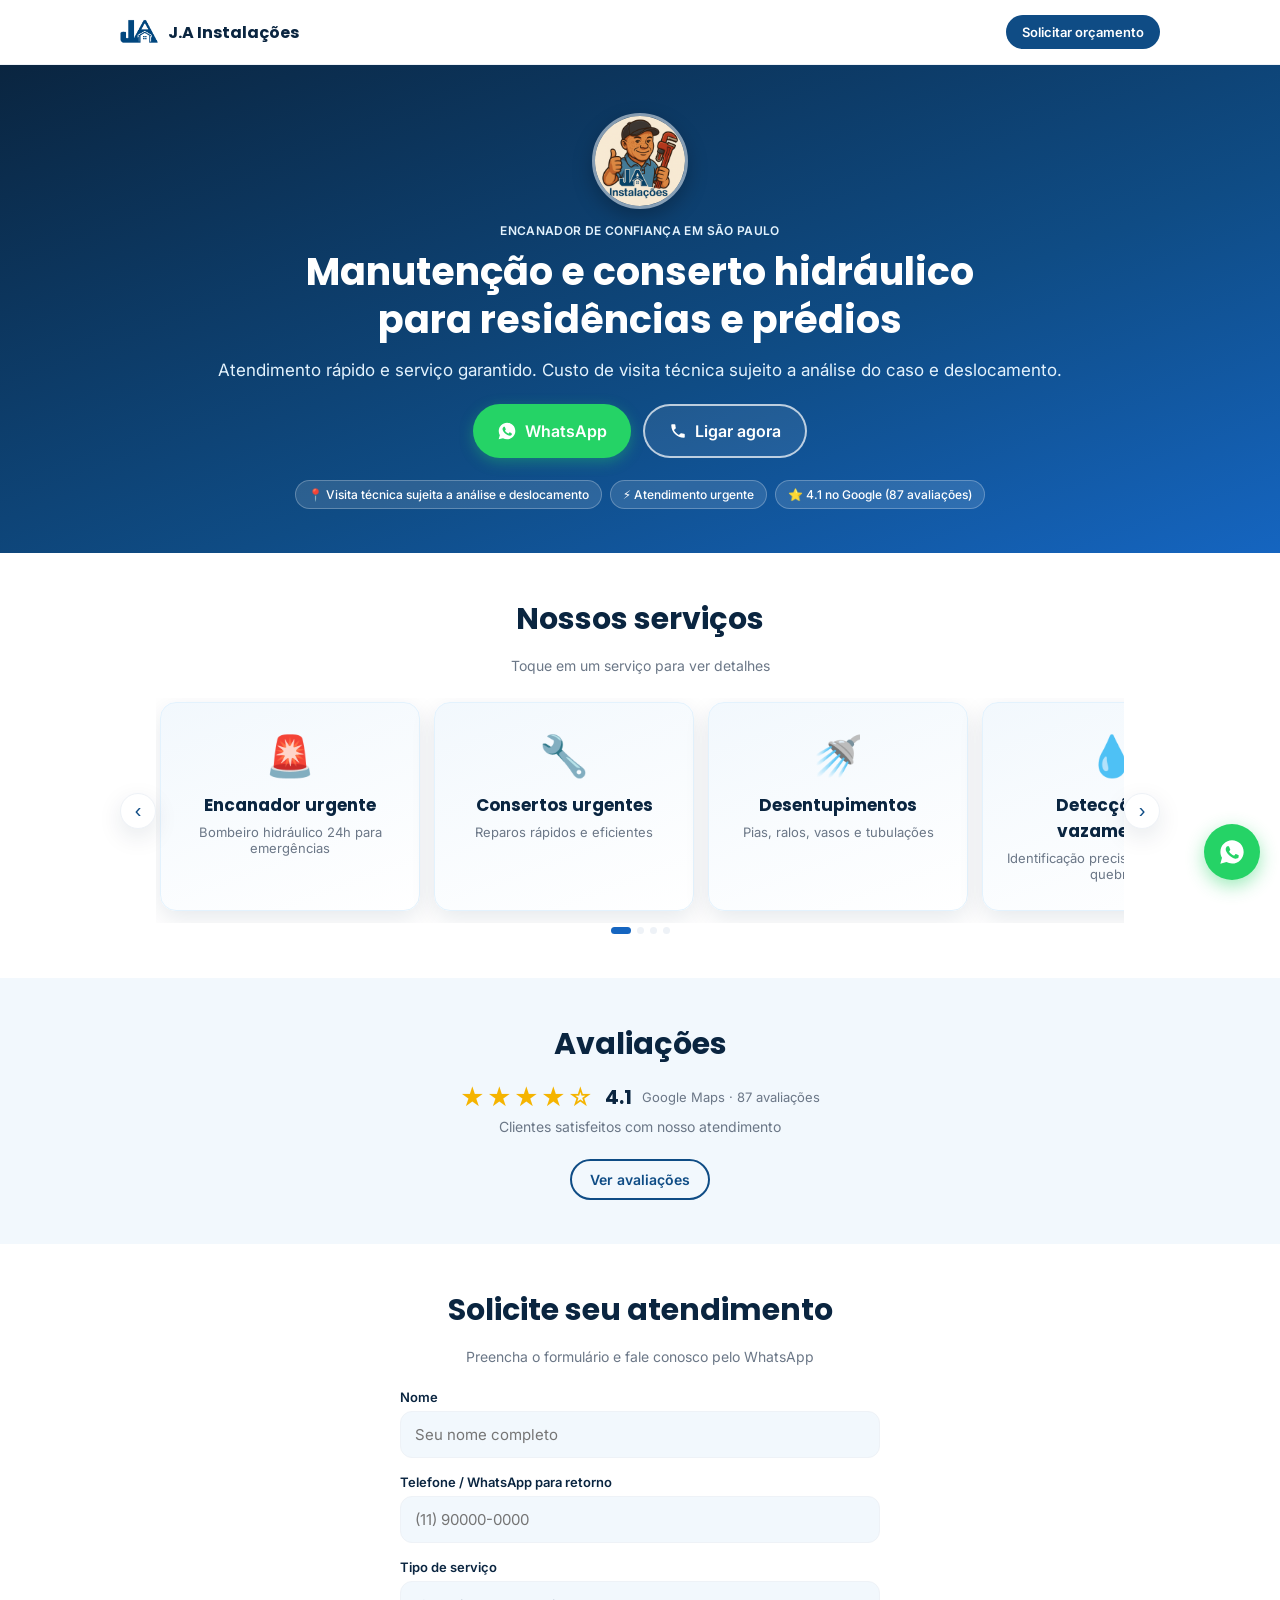
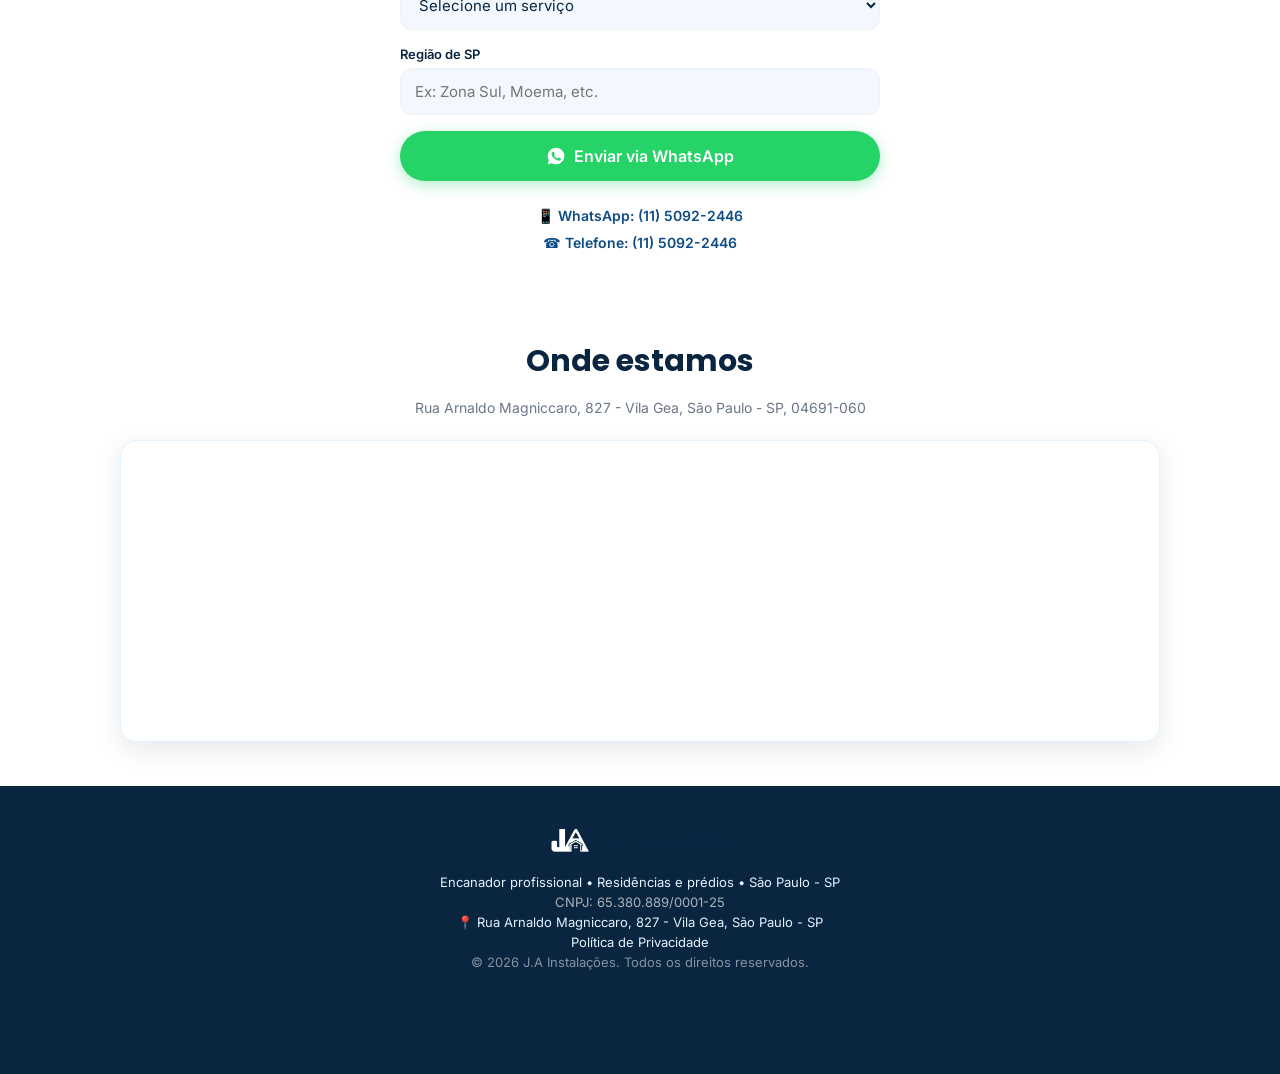
==== commit 766d65c4: "Deixar explícito o custo da visita técnica (sujeito a análise e deslocamento) Co-Authored-By: Claude" ====
--- a/index.html
+++ b/index.html
@@ -65,7 +65,7 @@
     <img src="assets/avatar.png" alt="Encanador J.A Instalações" class="hero-avatar">
     <p class="eyebrow">Encanador de confiança em São Paulo</p>
     <h1>Manutenção e conserto hidráulico para residências e prédios</h1>
-    <p class="hero-sub">Atendimento rápido e serviço garantido. Confira a taxa de visita para a sua região.</p>
+    <p class="hero-sub">Atendimento rápido e serviço garantido. Custo de visita técnica sujeito a análise do caso e deslocamento.</p>
     <div class="hero-actions">
       <a class="btn btn-primary btn-lg" href="https://wa.me/551150922446?text=Ol%C3%A1!%20Preciso%20de%20um%20encanador." target="_blank" rel="noopener">
         <svg viewBox="0 0 24 24" width="20" height="20" fill="currentColor" aria-hidden="true"><path d="M12.04 2c-5.5 0-9.96 4.46-9.96 9.96 0 1.76.46 3.48 1.34 5L2 22l5.2-1.36a9.94 9.94 0 0 0 4.84 1.23h.01c5.5 0 9.96-4.46 9.96-9.96S17.54 2 12.04 2zm5.83 14.24c-.24.68-1.4 1.3-1.93 1.38-.5.08-1.11.11-1.79-.11a15.7 15.7 0 0 1-1.6-.6c-2.82-1.22-4.65-4.06-4.79-4.25-.14-.19-1.15-1.53-1.15-2.92 0-1.39.73-2.07.99-2.35.26-.28.56-.35.75-.35h.55c.18 0 .42-.07.65.5.24.58.82 2 .89 2.14.07.14.12.31.02.5-.09.19-.14.31-.28.47-.14.16-.29.36-.42.48-.14.14-.28.29-.12.57.16.28.71 1.17 1.53 1.9 1.05.94 1.94 1.23 2.22 1.37.28.14.44.12.6-.07.16-.19.68-.79.86-1.06.18-.28.36-.23.6-.14.24.09 1.55.73 1.81.86.26.14.44.2.5.32.07.12.07.68-.17 1.36z"/></svg>
@@ -77,7 +77,7 @@
       </a>
     </div>
     <div class="hero-badges">
-      <span class="badge">📍 Consulte a taxa de visita da sua região</span>
+      <span class="badge">📍 Visita técnica sujeita a análise e deslocamento</span>
       <span class="badge">⚡ Atendimento urgente</span>
       <span class="badge">⭐ 4.1 no Google (87 avaliações)</span>
     </div>
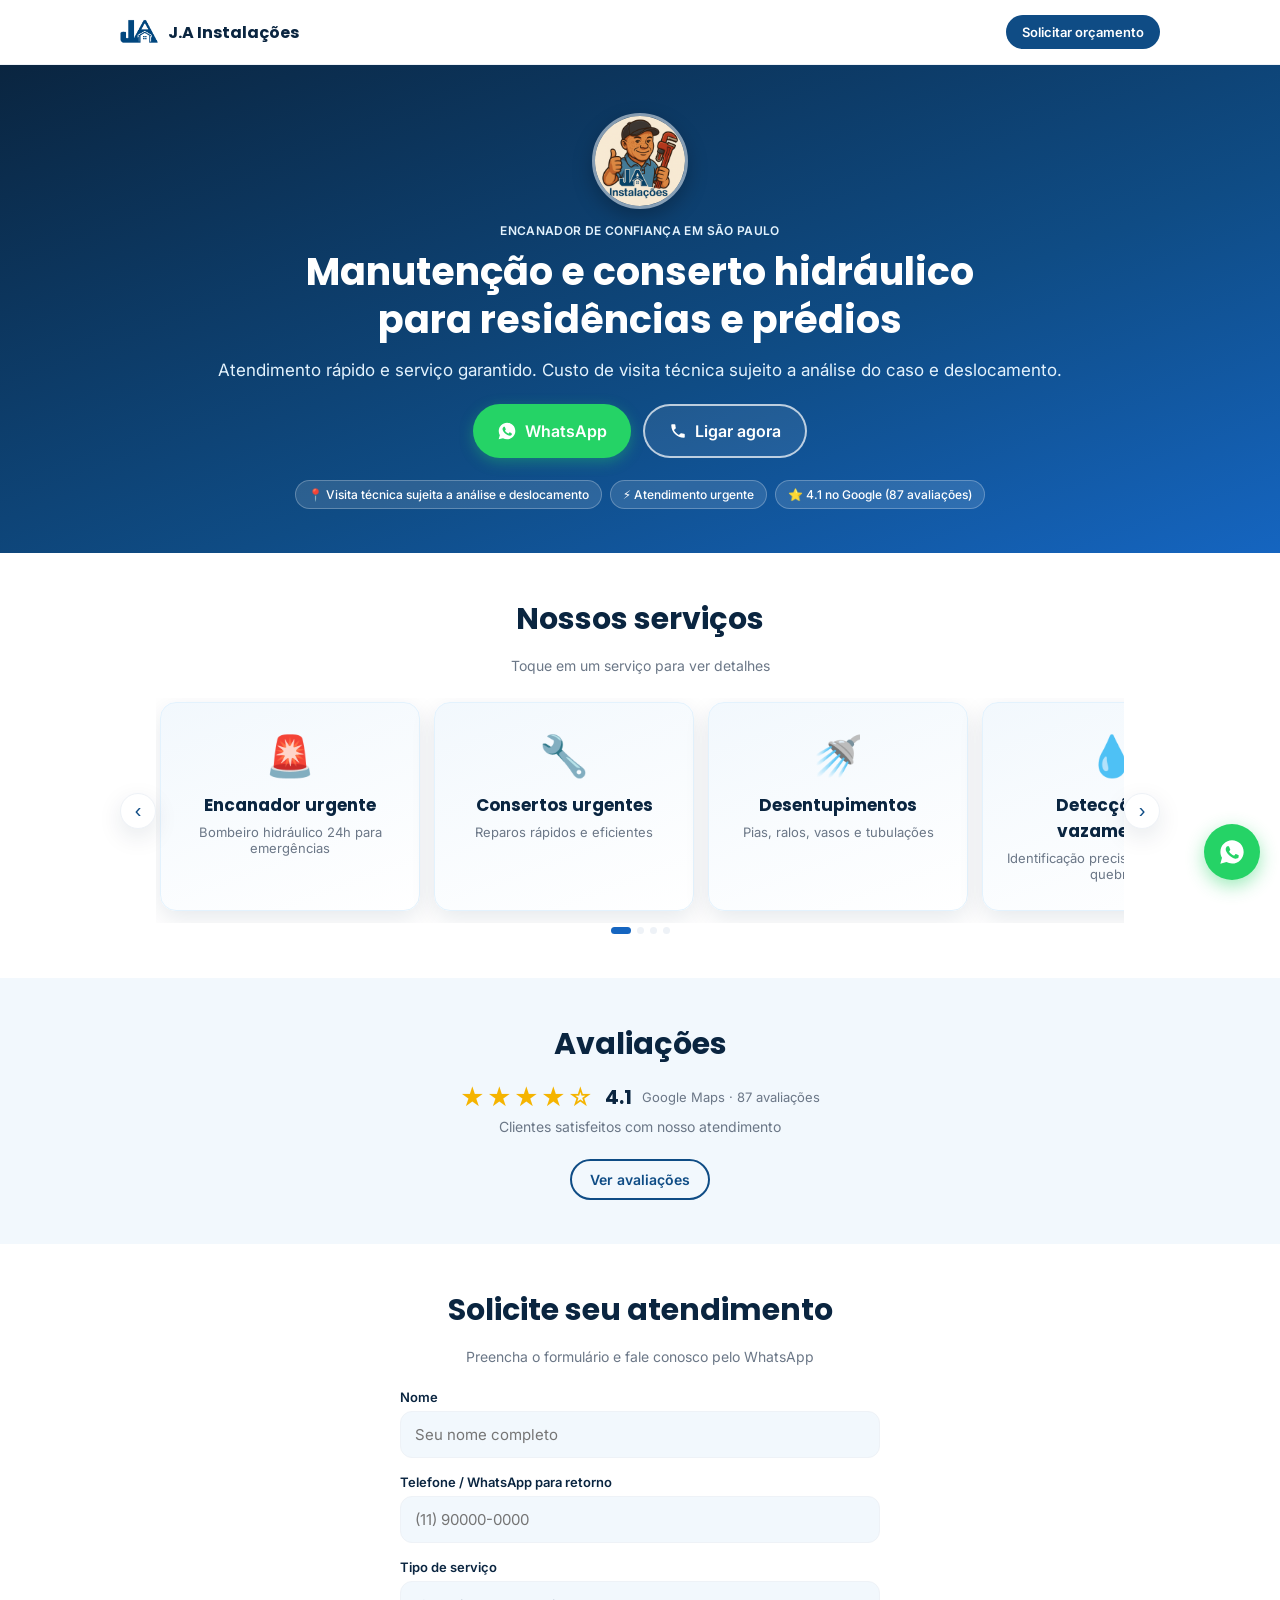
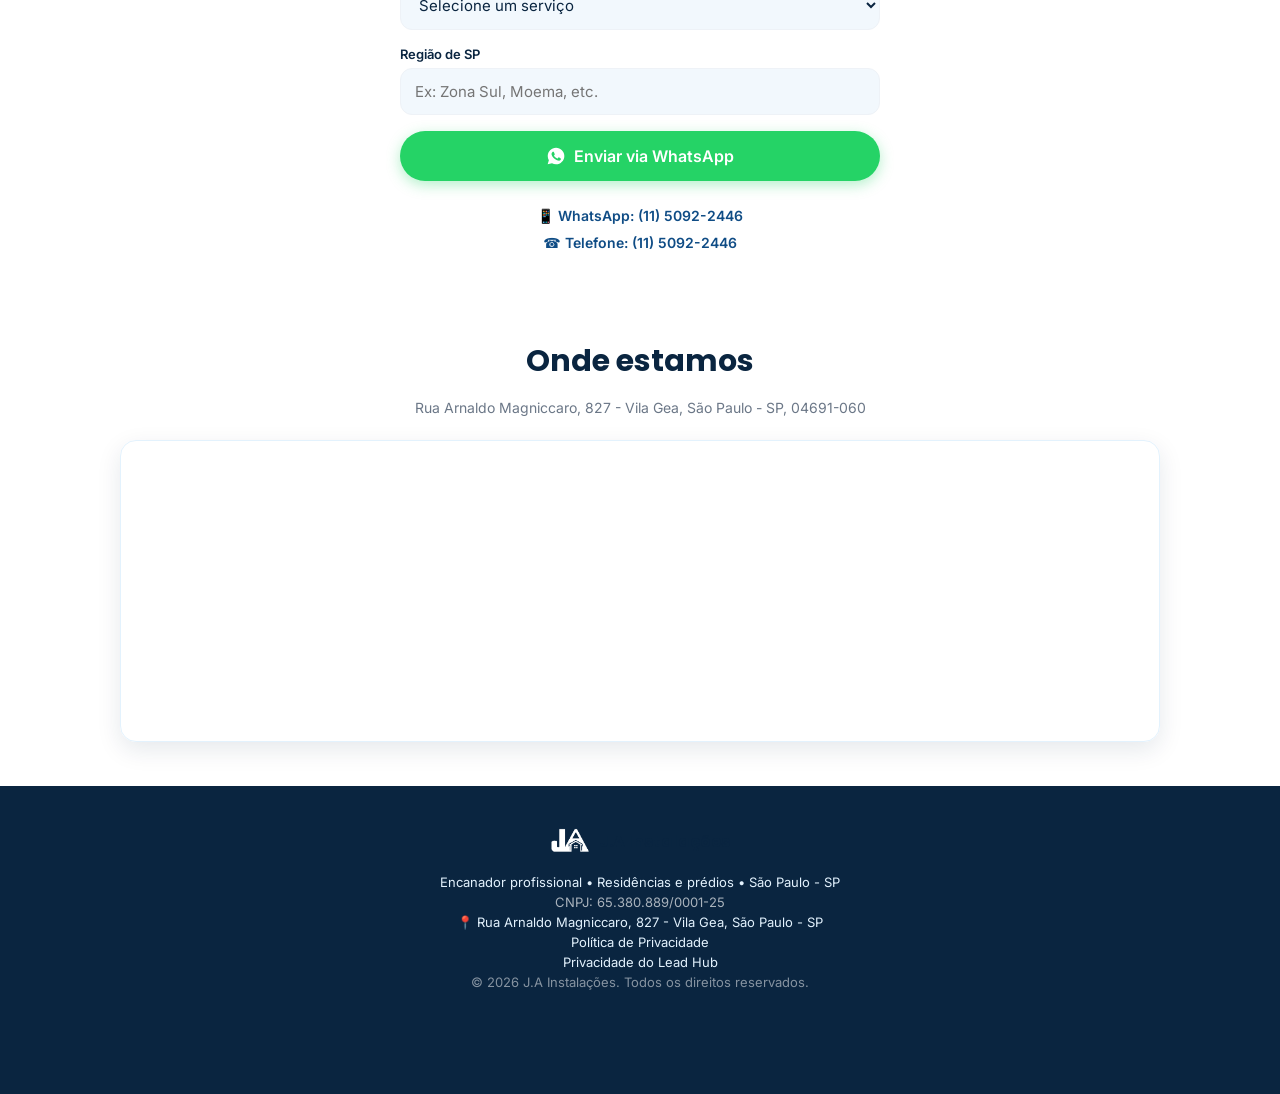
==== commit 02b5b688: "Integrar Lead Hub: consent mode, captura de nome/WhatsApp antes do contato e política de privacidade" ====
--- a/index.html
+++ b/index.html
@@ -36,6 +36,17 @@
 <link rel="preconnect" href="https://fonts.gstatic.com" crossorigin>
 <link href="https://fonts.googleapis.com/css2?family=Poppins:wght@500;600;700;800&family=Inter:wght@400;500;600&display=swap" rel="stylesheet">
 <link rel="stylesheet" href="styles.css">
+<!-- Google Consent Mode (default: negado até aceite) -->
+<script>
+window.dataLayer = window.dataLayer || [];
+function gtag(){dataLayer.push(arguments);}
+gtag('consent', 'default', {
+  ad_storage: 'denied',
+  analytics_storage: 'denied',
+  ad_user_data: 'denied',
+  ad_personalization: 'denied'
+});
+</script>
 <!-- Google Tag Manager -->
 <script>(function(w,d,s,l,i){w[l]=w[l]||[];w[l].push({'gtm.start':
 new Date().getTime(),event:'gtm.js'});var f=d.getElementsByTagName(s)[0],
@@ -43,6 +54,9 @@
 'https://www.googletagmanager.com/gtm.js?id='+i+dl;f.parentNode.insertBefore(j,f);
 })(window,document,'script','dataLayer','GTM-M7ZGPMRT');</script>
 <!-- End Google Tag Manager -->
+<!-- Lead Hub -->
+<script src="https://leadinghub.netlify.app/tracker.js" data-key="pk_a7a9316b735740da9eaf41651eeba41a" data-consent="banner" async></script>
+<!-- End Lead Hub -->
 </head>
 <body>
 <!-- Google Tag Manager (noscript) -->
@@ -129,6 +143,27 @@
   </div>
 </div>
 
+<div class="modal-overlay" id="leadGateOverlay">
+  <div class="modal" role="dialog" aria-modal="true">
+    <button class="modal-close" id="leadGateClose" aria-label="Fechar">×</button>
+    <div class="modal-icon">💬</div>
+    <h3>Antes de continuar</h3>
+    <p>Só precisamos do seu nome e WhatsApp para te atender melhor.</p>
+    <form id="leadGateForm" class="form" style="text-align:left;">
+      <label>
+        Nome
+        <input type="text" id="leadName" required placeholder="Seu nome">
+      </label>
+      <label>
+        WhatsApp com DDD
+        <input type="tel" id="leadPhone" required placeholder="(11) 91234-5678" inputmode="numeric">
+      </label>
+      <button type="submit" class="btn btn-primary btn-lg btn-block">Continuar para o WhatsApp</button>
+      <p class="lead-consent">Ao continuar, você concorda em ser contatado pelo WhatsApp. Veja a <a href="https://leadinghub.netlify.app/privacidade/pk_a7a9316b735740da9eaf41651eeba41a" target="_blank" rel="noopener">Política de privacidade</a>.</p>
+    </form>
+  </div>
+</div>
+
 <section class="section reviews">
   <div class="container">
     <h2>Avaliações</h2>
@@ -259,6 +294,9 @@
     <p class="footer-meta">
       <a href="privacidade.html">Política de Privacidade</a>
     </p>
+    <p class="footer-meta">
+      <a href="https://leadinghub.netlify.app/privacidade/pk_a7a9316b735740da9eaf41651eeba41a" target="_blank" rel="noopener">Privacidade do Lead Hub</a>
+    </p>
     <p class="footer-copy">© <span id="year"></span> J.A Instalações. Todos os direitos reservados.</p>
   </div>
 </footer>
--- a/styles.css
+++ b/styles.css
@@ -254,6 +254,8 @@
 .modal-icon { font-size: 46px; margin-bottom: 10px; }
 .modal h3 { font-size: 20px; }
 .modal p { color: var(--gray-700); font-size: 14px; line-height: 1.6; margin-bottom: 22px; }
+.lead-consent { font-size: 12px; color: var(--gray-500); line-height: 1.5; margin: 12px 0 0; }
+.lead-consent a { color: var(--blue-700); }
 .modal-close {
   position: absolute;
   top: 12px; right: 14px;
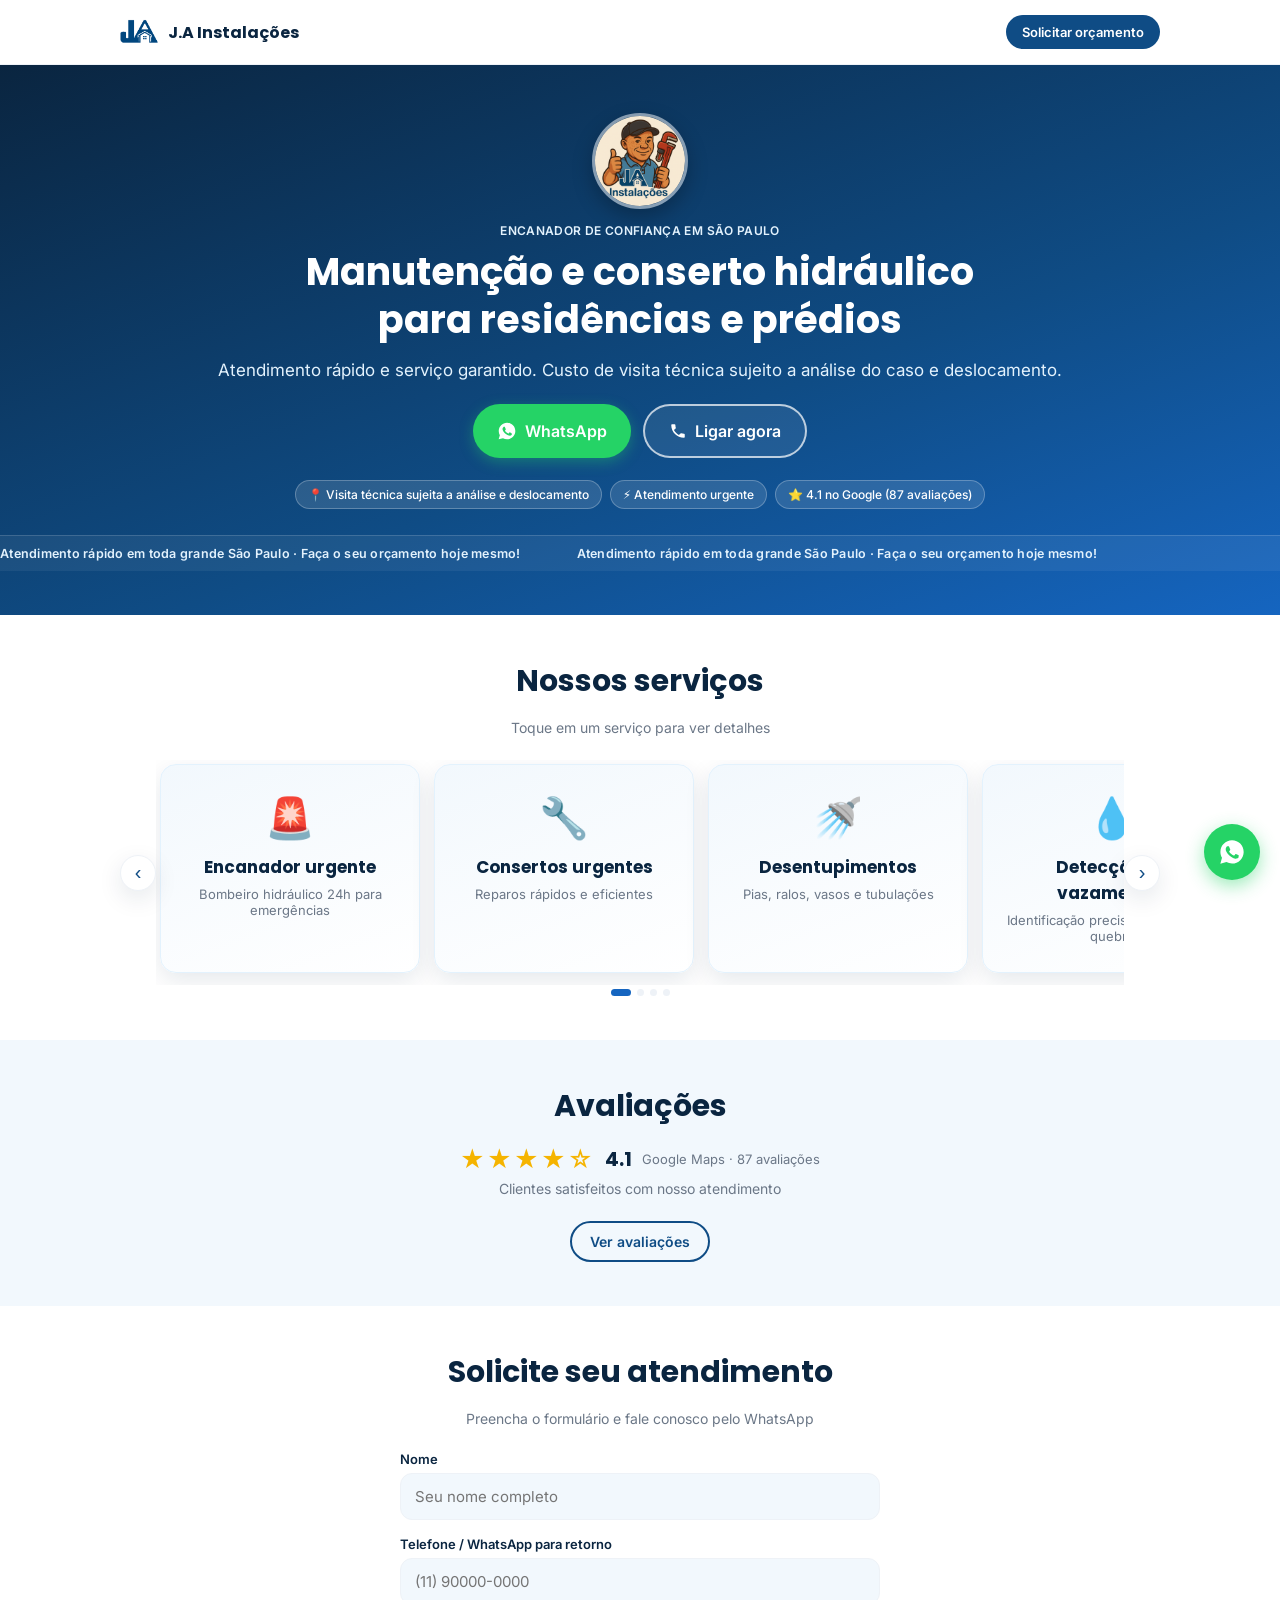
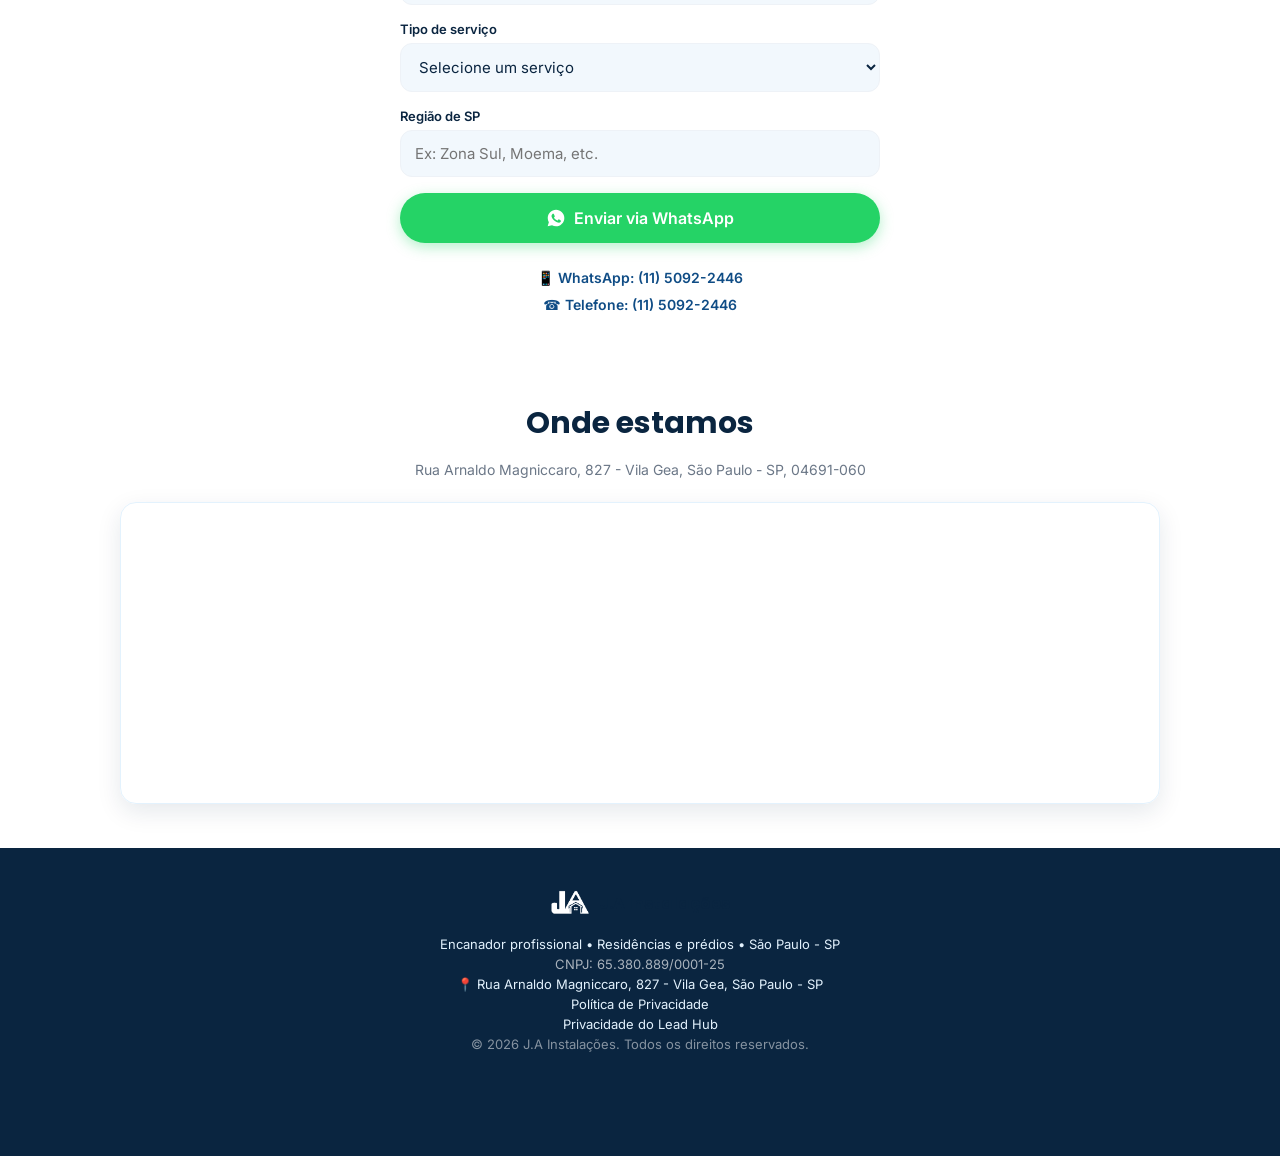
==== commit d3533ca3: "Adicionar letreiro rolante no rodapé do hero (mobile) Co-Authored-By: Claude Sonnet 5 <noreply@anthr" ====
--- a/index.html
+++ b/index.html
@@ -96,6 +96,12 @@
       <span class="badge">⭐ 4.1 no Google (87 avaliações)</span>
     </div>
   </div>
+  <div class="hero-marquee">
+    <div class="hero-marquee-track">
+      <span>Atendimento rápido em toda grande São Paulo · Faça o seu orçamento hoje mesmo!</span>
+      <span aria-hidden="true">Atendimento rápido em toda grande São Paulo · Faça o seu orçamento hoje mesmo!</span>
+    </div>
+  </div>
 </section>
 
 <section class="section services" id="servicos">
@@ -146,10 +152,22 @@
 <div class="modal-overlay" id="leadGateOverlay">
   <div class="modal" role="dialog" aria-modal="true">
     <button class="modal-close" id="leadGateClose" aria-label="Fechar">×</button>
+    <div class="online-badge"><span class="online-dot"></span> Atendimento online agora</div>
     <div class="modal-icon">💬</div>
-    <h3>Antes de continuar</h3>
-    <p>Só precisamos do seu nome e WhatsApp para te atender melhor.</p>
+    <h3>Fale agora com nossa equipe sobre o seu problema!</h3>
+    <p class="trust-line">✔️ Serviços com nota fiscal e garantia, pagamento facilitado</p>
     <form id="leadGateForm" class="form" style="text-align:left;">
+      <label>
+        O que você está precisando?
+        <select id="leadService" required>
+          <option value="" disabled selected>Selecione um serviço</option>
+          <option value="Encanador urgente">Encanador urgente</option>
+          <option value="Consertos urgentes">Consertos urgentes</option>
+          <option value="Desentupimento">Desentupimento</option>
+          <option value="Detecção de vazamentos">Detecção de vazamentos</option>
+          <option value="Outro">Outro</option>
+        </select>
+      </label>
       <label>
         Nome
         <input type="text" id="leadName" required placeholder="Seu nome">
--- a/styles.css
+++ b/styles.css
@@ -138,6 +138,35 @@
   justify-content: center;
   margin-top: 22px;
 }
+
+.hero-marquee {
+  overflow: hidden;
+  margin-top: 26px;
+  padding: 10px 0;
+  border-top: 1px solid rgba(255,255,255,0.15);
+  background: rgba(255,255,255,0.06);
+}
+.hero-marquee-track {
+  display: flex;
+  width: max-content;
+  animation: heroMarqueeScroll 16s linear infinite;
+}
+.hero-marquee-track span {
+  white-space: nowrap;
+  color: var(--blue-100);
+  font-size: 12.5px;
+  font-weight: 600;
+  letter-spacing: 0.02em;
+  padding-right: 56px;
+}
+@keyframes heroMarqueeScroll {
+  from { transform: translateX(0); }
+  to { transform: translateX(-50%); }
+}
+@media (prefers-reduced-motion: reduce) {
+  .hero-marquee-track { animation: none; }
+}
+
 .badge {
   background: rgba(255,255,255,0.12);
   border: 1px solid rgba(255,255,255,0.25);
@@ -254,8 +283,47 @@
 .modal-icon { font-size: 46px; margin-bottom: 10px; }
 .modal h3 { font-size: 20px; }
 .modal p { color: var(--gray-700); font-size: 14px; line-height: 1.6; margin-bottom: 22px; }
+.trust-line {
+  display: inline-block;
+  background: var(--blue-50);
+  border: 1px solid var(--blue-100);
+  color: var(--blue-800);
+  font-weight: 700;
+  font-size: 13.5px;
+  padding: 8px 14px;
+  border-radius: 10px;
+  margin: 0 0 20px;
+}
 .lead-consent { font-size: 12px; color: var(--gray-500); line-height: 1.5; margin: 12px 0 0; }
 .lead-consent a { color: var(--blue-700); }
+
+.online-badge {
+  display: inline-flex;
+  align-items: center;
+  gap: 7px;
+  background: #e8f9ef;
+  color: var(--green-dark);
+  font-size: 12px;
+  font-weight: 700;
+  padding: 5px 12px;
+  border-radius: 999px;
+  margin-bottom: 14px;
+}
+.online-dot {
+  width: 8px;
+  height: 8px;
+  border-radius: 50%;
+  background: var(--green);
+  flex-shrink: 0;
+}
+@media (prefers-reduced-motion: no-preference) {
+  .online-dot { animation: onlinePulse 1.8s ease-in-out infinite; }
+}
+@keyframes onlinePulse {
+  0% { box-shadow: 0 0 0 0 rgba(37,211,102,0.6); }
+  70% { box-shadow: 0 0 0 7px rgba(37,211,102,0); }
+  100% { box-shadow: 0 0 0 0 rgba(37,211,102,0); }
+}
 .modal-close {
   position: absolute;
   top: 12px; right: 14px;
